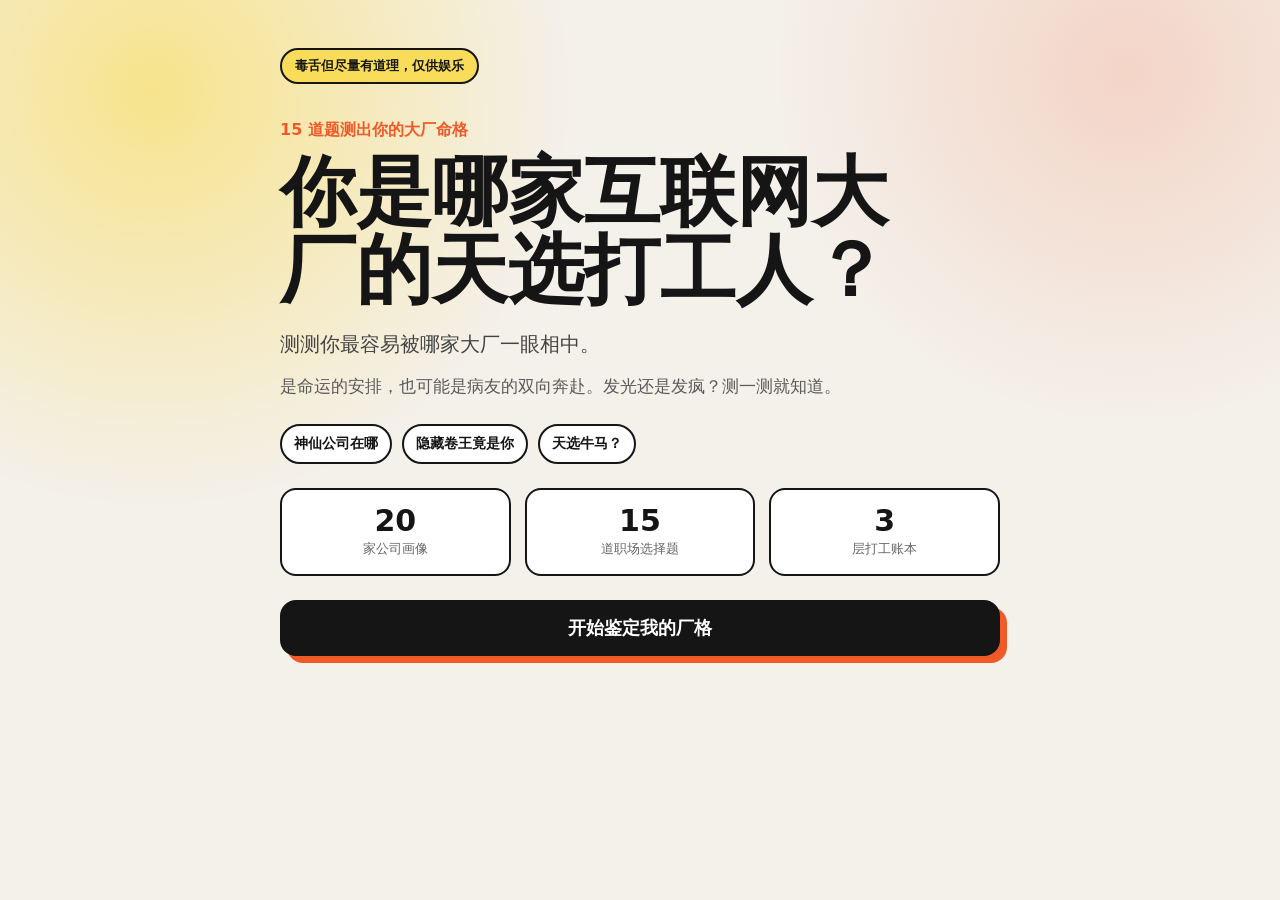
==== index.html @ de356d4f "Redirect root to uncached v20260617-1 page" ====
<!doctype html>
<html lang="zh-CN">
  <head>
    <meta charset="utf-8">
    <meta name="viewport" content="width=device-width, initial-scale=1">
    <meta http-equiv="refresh" content="0; url=./web/index-v20260617-1.html">
    <title>你是哪家互联网大厂的天选打工人？</title>
    <script>
      window.location.replace("./web/index-v20260617-1.html");
    </script>
  </head>
  <body>
    <a href="./web/index-v20260617-1.html">进入测试</a>
  </body>
</html>
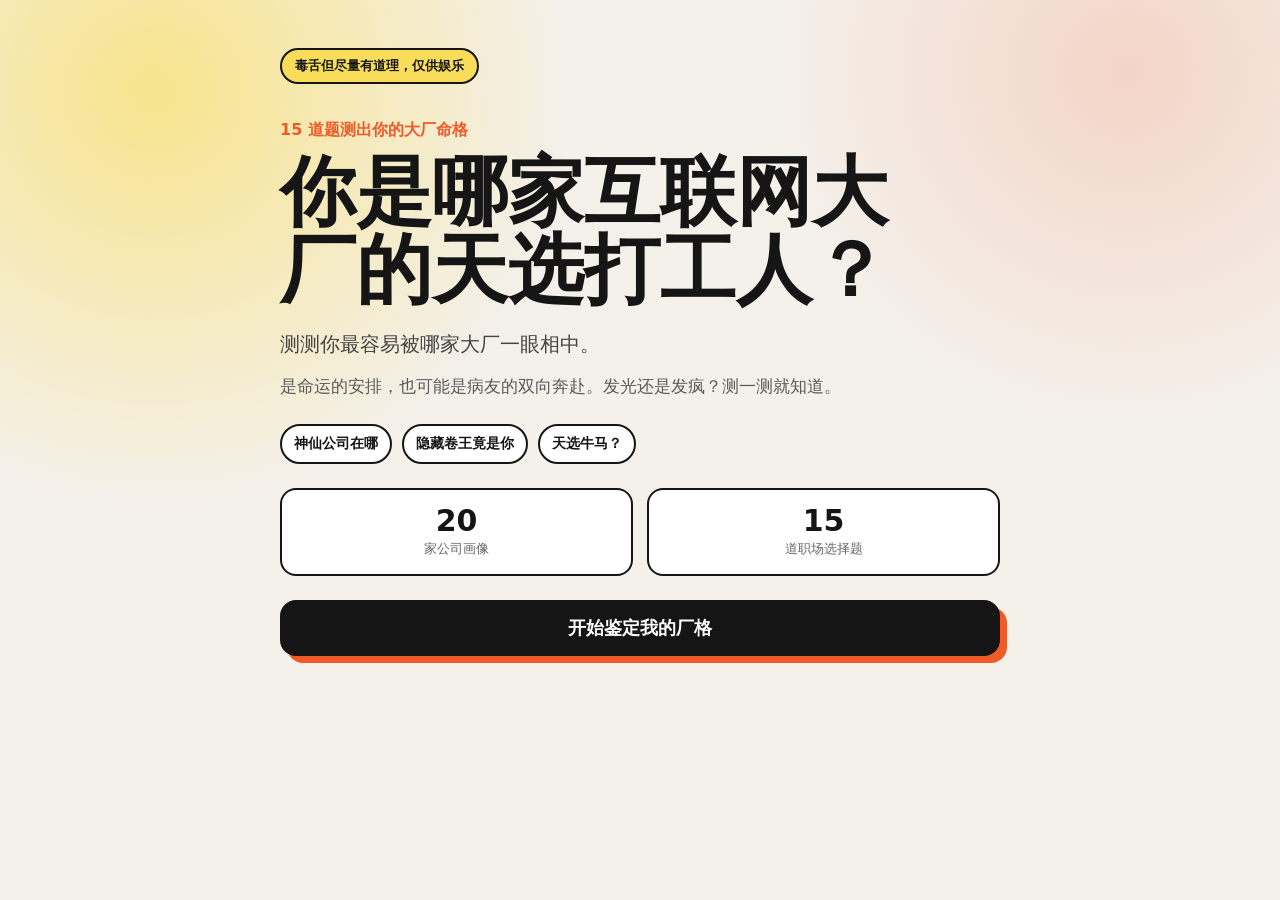
==== commit 3c70ac4d: "Point homepage to latest quiz version" ====
--- a/index.html
+++ b/index.html
@@ -3,13 +3,13 @@
   <head>
     <meta charset="utf-8">
     <meta name="viewport" content="width=device-width, initial-scale=1">
-    <meta http-equiv="refresh" content="0; url=./web/index-v20260617-1.html">
+    <meta http-equiv="refresh" content="0; url=./web/index-v20260617-6.html">
     <title>你是哪家互联网大厂的天选打工人？</title>
     <script>
-      window.location.replace("./web/index-v20260617-1.html");
+      window.location.replace("./web/index-v20260617-6.html");
     </script>
   </head>
   <body>
-    <a href="./web/index-v20260617-1.html">进入测试</a>
+    <a href="./web/index-v20260617-6.html">进入测试</a>
   </body>
 </html>
